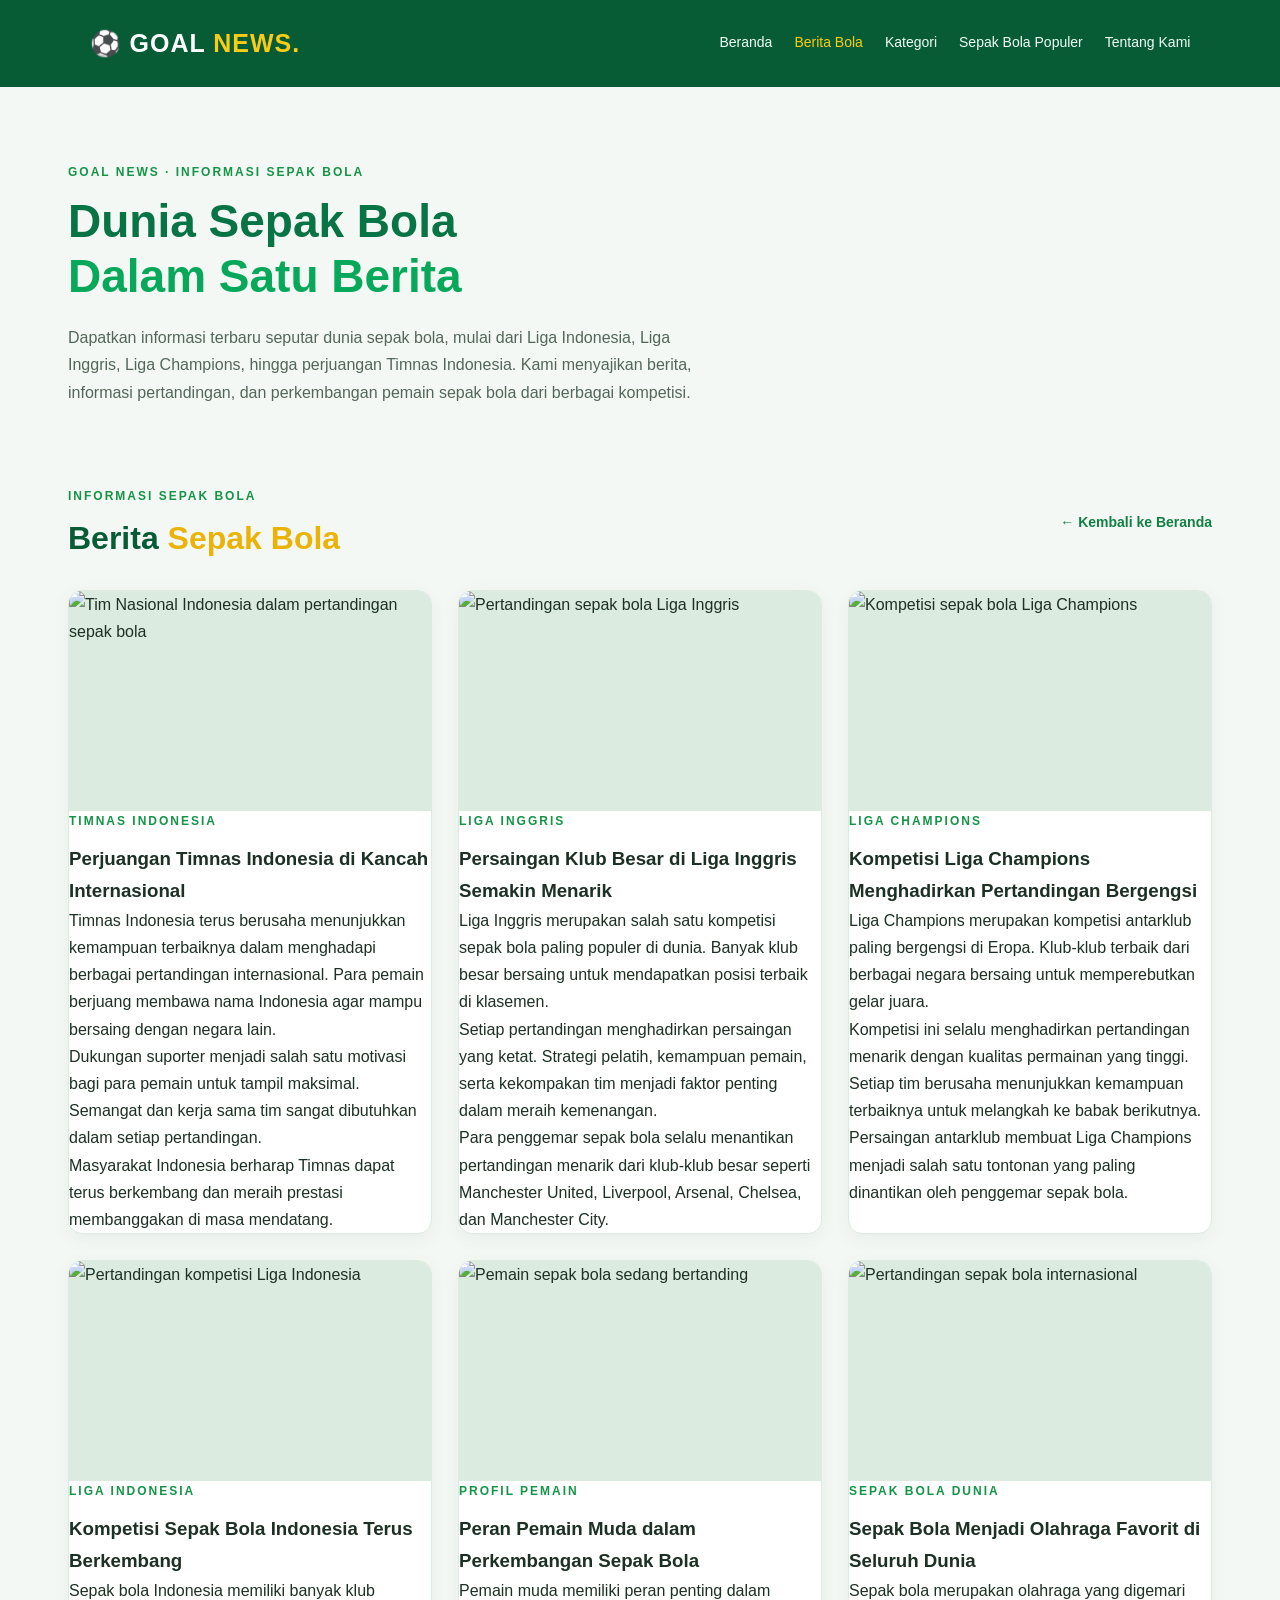
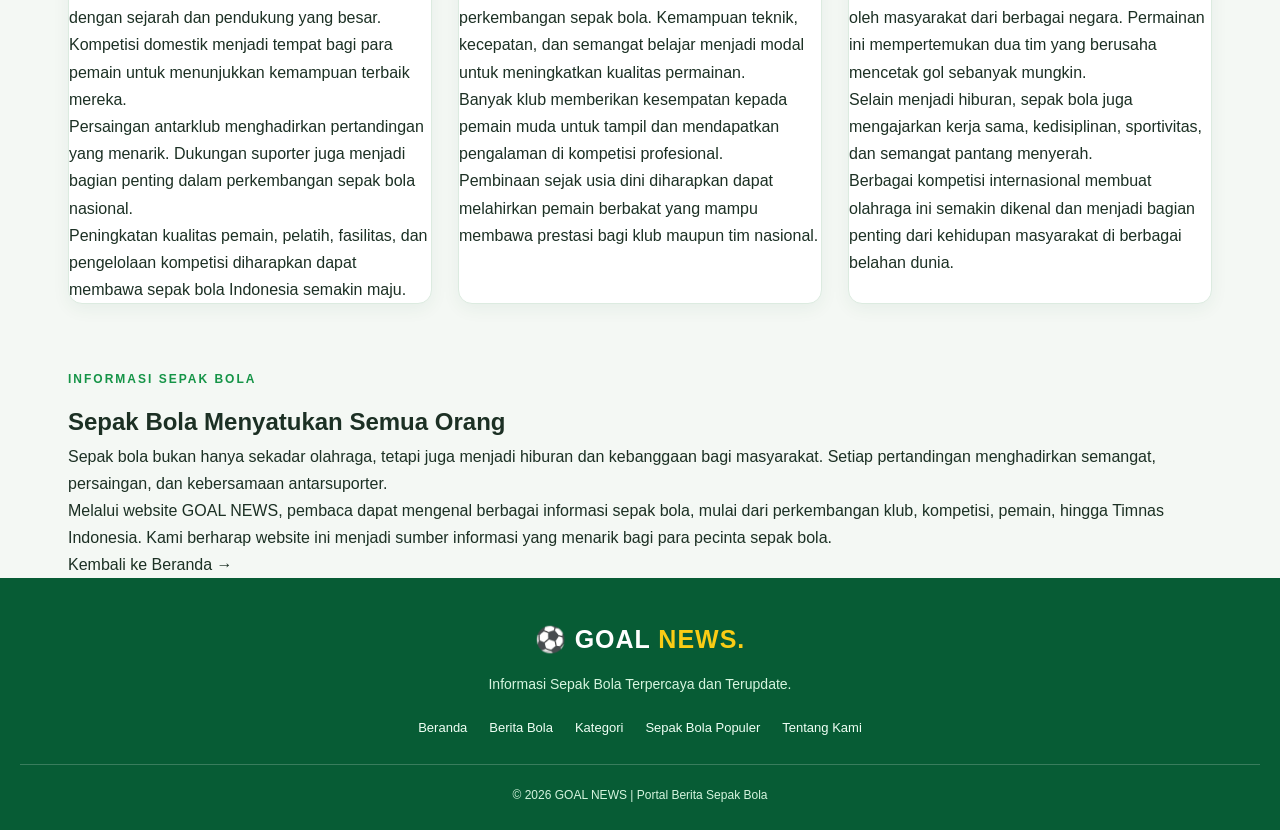
==== berita.html @ 2d7e0c2f "Add files via upload" ====
<!DOCTYPE html>
<html lang="id">

<head>
    <meta charset="UTF-8">
    <meta name="viewport" content="width=device-width, initial-scale=1.0">

    <meta name="description" content="GOAL NEWS menyajikan informasi dan berita terbaru seputar sepak bola Indonesia, Liga Inggris, Liga Champions, pemain, dan sepak bola dunia.">

    <meta name="keywords" content="berita sepak bola, GOAL NEWS, Timnas Indonesia, Liga Inggris, Liga Champions, Liga Indonesia">

    <meta name="author" content="GOAL NEWS">

    <title>GOAL NEWS - Berita Sepak Bola</title>

    <link rel="stylesheet" href="style.css">

    <!-- WARNA JUDUL BAGIAN ATAS -->
    <style>
        .intro h1 {
            color: #087344;
        }

        .intro h1 span {
            color: #08a85b;
        }
    </style>

</head>

<body>

    <!-- HEADER DAN NAVIGASI -->
    <header class="header">

        <a href="index.html" class="logo" aria-label="GOAL NEWS Beranda">
            ⚽ GOAL <span>NEWS.</span>
        </a>

        <nav class="navbar" aria-label="Navigasi utama">
            <a href="index.html">Beranda</a>
            <a class="active" href="berita.html" aria-current="page">
                Berita Bola
            </a>
            <a href="index.html#kategori">Kategori</a>
            <a href="index.html#populer">Sepak Bola Populer</a>
            <a href="index.html#tentang">Tentang Kami</a>
        </nav>

    </header>

    <!-- KONTEN UTAMA -->
    <main class="container">

        <!-- INTRO -->
        <section class="intro">

            <p class="label">
                GOAL NEWS · INFORMASI SEPAK BOLA
            </p>

            <h1>
                Dunia Sepak Bola
                <br>
                <span>Dalam Satu Berita</span>
            </h1>

            <p>
                Dapatkan informasi terbaru seputar dunia sepak bola,
                mulai dari Liga Indonesia, Liga Inggris, Liga Champions,
                hingga perjuangan Timnas Indonesia.

                Kami menyajikan berita, informasi pertandingan,
                dan perkembangan pemain sepak bola dari berbagai kompetisi.
            </p>

        </section>

        <!-- DAFTAR BERITA -->
        <section class="news-section">

            <!-- JUDUL SECTION -->
            <div class="section-title">

                <div>
                    <p class="label">
                        INFORMASI SEPAK BOLA
                    </p>

                    <h2>
                        Berita <span>Sepak Bola</span>
                    </h2>
                </div>

                <a href="index.html" class="more">
                    ← Kembali ke Beranda
                </a>

            </div>

            <!-- GRID BERITA -->
            <div class="news-grid">

                <!-- BERITA 1: TIMNAS -->
                <article class="news-card">

                    <img
                        src="gambar/timnas indonesia.jpg"
                        alt="Tim Nasional Indonesia dalam pertandingan sepak bola"
                        loading="lazy"
                        width="600"
                        height="400"
                    >

                    <div class="news-content">

                        <p class="label">TIMNAS INDONESIA</p>

                        <h3>
                            Perjuangan Timnas Indonesia di Kancah Internasional
                        </h3>

                        <p>
                            Timnas Indonesia terus berusaha menunjukkan
                            kemampuan terbaiknya dalam menghadapi berbagai
                            pertandingan internasional. Para pemain
                            berjuang membawa nama Indonesia agar mampu
                            bersaing dengan negara lain.
                        </p>

                        <p>
                            Dukungan suporter menjadi salah satu motivasi
                            bagi para pemain untuk tampil maksimal.
                            Semangat dan kerja sama tim sangat dibutuhkan
                            dalam setiap pertandingan.
                        </p>

                        <p>
                            Masyarakat Indonesia berharap Timnas dapat
                            terus berkembang dan meraih prestasi
                            membanggakan di masa mendatang.
                        </p>

                    </div>
                </article>

                <!-- BERITA 2: LIGA INGGRIS -->
                <article class="news-card">

                    <img
                        src="gambar/liga inggris.jpg"
                        alt="Pertandingan sepak bola Liga Inggris"
                        loading="lazy"
                        width="600"
                        height="400"
                    >

                    <div class="news-content">

                        <p class="label">LIGA INGGRIS</p>

                        <h3>
                            Persaingan Klub Besar di Liga Inggris Semakin Menarik
                        </h3>

                        <p>
                            Liga Inggris merupakan salah satu kompetisi
                            sepak bola paling populer di dunia. Banyak
                            klub besar bersaing untuk mendapatkan posisi
                            terbaik di klasemen.
                        </p>

                        <p>
                            Setiap pertandingan menghadirkan persaingan
                            yang ketat. Strategi pelatih, kemampuan
                            pemain, serta kekompakan tim menjadi faktor
                            penting dalam meraih kemenangan.
                        </p>

                        <p>
                            Para penggemar sepak bola selalu menantikan
                            pertandingan menarik dari klub-klub besar
                            seperti Manchester United, Liverpool,
                            Arsenal, Chelsea, dan Manchester City.
                        </p>

                    </div>
                </article>

                <!-- BERITA 3: LIGA CHAMPIONS -->
                <article class="news-card">

                    <img
                        src="gambar/liga champions.jpg"
                        alt="Kompetisi sepak bola Liga Champions"
                        loading="lazy"
                        width="600"
                        height="400"
                    >

                    <div class="news-content">

                        <p class="label">LIGA CHAMPIONS</p>

                        <h3>
                            Kompetisi Liga Champions Menghadirkan Pertandingan Bergengsi
                        </h3>

                        <p>
                            Liga Champions merupakan kompetisi antarklub
                            paling bergengsi di Eropa. Klub-klub terbaik
                            dari berbagai negara bersaing untuk
                            memperebutkan gelar juara.
                        </p>

                        <p>
                            Kompetisi ini selalu menghadirkan pertandingan
                            menarik dengan kualitas permainan yang tinggi.
                            Setiap tim berusaha menunjukkan kemampuan
                            terbaiknya untuk melangkah ke babak berikutnya.
                        </p>

                        <p>
                            Persaingan antarklub membuat Liga Champions
                            menjadi salah satu tontonan yang paling
                            dinantikan oleh penggemar sepak bola.
                        </p>

                    </div>
                </article>

                <!-- BERITA 4: LIGA INDONESIA -->
                <article class="news-card">

                    <img
                        src="gambar/liga indonesia.jpg"
                        alt="Pertandingan kompetisi Liga Indonesia"
                        loading="lazy"
                        width="600"
                        height="400"
                    >

                    <div class="news-content">

                        <p class="label">LIGA INDONESIA</p>

                        <h3>
                            Kompetisi Sepak Bola Indonesia Terus Berkembang
                        </h3>

                        <p>
                            Sepak bola Indonesia memiliki banyak klub
                            dengan sejarah dan pendukung yang besar.
                            Kompetisi domestik menjadi tempat bagi
                            para pemain untuk menunjukkan kemampuan
                            terbaik mereka.
                        </p>

                        <p>
                            Persaingan antarklub menghadirkan pertandingan
                            yang menarik. Dukungan suporter juga menjadi
                            bagian penting dalam perkembangan sepak bola
                            nasional.
                        </p>

                        <p>
                            Peningkatan kualitas pemain, pelatih,
                            fasilitas, dan pengelolaan kompetisi
                            diharapkan dapat membawa sepak bola
                            Indonesia semakin maju.
                        </p>

                    </div>
                </article>

                <!-- BERITA 5: PROFIL PEMAIN -->
                <article class="news-card">

                    <img
                        src="gambar/profil pemain.jpg"
                        alt="Pemain sepak bola sedang bertanding"
                        loading="lazy"
                        width="600"
                        height="400"
                    >

                    <div class="news-content">

                        <p class="label">PROFIL PEMAIN</p>

                        <h3>
                            Peran Pemain Muda dalam Perkembangan Sepak Bola
                        </h3>

                        <p>
                            Pemain muda memiliki peran penting dalam
                            perkembangan sepak bola. Kemampuan teknik,
                            kecepatan, dan semangat belajar menjadi
                            modal untuk meningkatkan kualitas permainan.
                        </p>

                        <p>
                            Banyak klub memberikan kesempatan kepada
                            pemain muda untuk tampil dan mendapatkan
                            pengalaman di kompetisi profesional.
                        </p>

                        <p>
                            Pembinaan sejak usia dini diharapkan dapat
                            melahirkan pemain berbakat yang mampu
                            membawa prestasi bagi klub maupun tim nasional.
                        </p>

                    </div>
                </article>

                <!-- BERITA 6: SEPAK BOLA DUNIA -->
                <article class="news-card">

                    <img
                        src="gambar/sepak bola dunia.jpg"
                        alt="Pertandingan sepak bola internasional"
                        loading="lazy"
                        width="600"
                        height="400"
                    >

                    <div class="news-content">

                        <p class="label">SEPAK BOLA DUNIA</p>

                        <h3>
                            Sepak Bola Menjadi Olahraga Favorit di Seluruh Dunia
                        </h3>

                        <p>
                            Sepak bola merupakan olahraga yang digemari
                            oleh masyarakat dari berbagai negara.
                            Permainan ini mempertemukan dua tim yang
                            berusaha mencetak gol sebanyak mungkin.
                        </p>

                        <p>
                            Selain menjadi hiburan, sepak bola juga
                            mengajarkan kerja sama, kedisiplinan,
                            sportivitas, dan semangat pantang menyerah.
                        </p>

                        <p>
                            Berbagai kompetisi internasional membuat
                            olahraga ini semakin dikenal dan menjadi
                            bagian penting dari kehidupan masyarakat
                            di berbagai belahan dunia.
                        </p>

                    </div>
                </article>

            </div>

        </section>

        <!-- PENUTUP -->
        <section class="info-section" id="tentang">

            <p class="label">
                INFORMASI SEPAK BOLA
            </p>

            <h2>
                Sepak Bola Menyatukan Semua Orang
            </h2>

            <p>
                Sepak bola bukan hanya sekadar olahraga, tetapi juga
                menjadi hiburan dan kebanggaan bagi masyarakat.
                Setiap pertandingan menghadirkan semangat,
                persaingan, dan kebersamaan antarsuporter.
            </p>

            <p>
                Melalui website GOAL NEWS, pembaca dapat mengenal
                berbagai informasi sepak bola, mulai dari perkembangan
                klub, kompetisi, pemain, hingga Timnas Indonesia.

                Kami berharap website ini menjadi sumber informasi
                yang menarik bagi para pecinta sepak bola.
            </p>

            <a href="index.html" class="btn-login">
                Kembali ke Beranda →
            </a>

        </section>

    </main>

    <!-- FOOTER -->
    <footer class="footer">

        <a href="index.html" class="logo">
            ⚽ GOAL <span>NEWS.</span>
        </a>

        <p>
            Informasi Sepak Bola Terpercaya dan Terupdate.
        </p>

        <div class="footer-menu">

            <a href="index.html">Beranda</a>
            <a href="berita.html">Berita Bola</a>
            <a href="index.html#kategori">Kategori</a>
            <a href="index.html#populer">Sepak Bola Populer</a>
            <a href="index.html#tentang">Tentang Kami</a>

        </div>

        <small>
            &copy; 2026 GOAL NEWS | Portal Berita Sepak Bola
        </small>

    </footer>

</body>
</html>
---- style.css ----
/* =========================
   1. PENGATURAN DASAR
========================= */
* {
    margin: 0;
    padding: 0;
    box-sizing: border-box;
}

html {
    scroll-behavior: smooth;
    scroll-padding-top: 20px;
}

body {
    font-family: Arial, sans-serif;
    background-color: #f4f8f4;
    color: #1c3024;
    line-height: 1.7;
    min-height: 100vh;
}

a {
    text-decoration: none;
    color: inherit;
}

img {
    max-width: 100%;
}


/* =========================
   2. HEADER DAN NAVBAR
========================= */
.header {
    background-color: #075c35;
    color: white;
    padding: 22px 7%;
    display: flex;
    justify-content: space-between;
    align-items: center;
    flex-wrap: wrap;
    gap: 18px;
}

.logo {
    color: white;
    font-size: 25px;
    font-weight: 800;
    letter-spacing: 1px;
}

.logo span {
    color: #facc15;
}

.navbar {
    display: flex;
    align-items: center;
    flex-wrap: wrap;
    gap: 22px;
}

.navbar a {
    color: #f0fff5;
    font-size: 14px;
    transition: color 0.3s ease;
}

.navbar a:hover,
.navbar a.active {
    color: #facc15;
}


/* =========================
   3. CONTAINER UTAMA
========================= */
.container {
    width: 100%;
    max-width: 1200px;
    margin: 0 auto;
    padding: 0 28px;
}


/* =========================
   4. INTRO / HERO
========================= */
.intro {
    padding: 75px 0 55px;
    max-width: 760px;
}

.label {
    color: #159447;
    font-size: 12px;
    font-weight: bold;
    letter-spacing: 2px;
    margin-bottom: 12px;
}

.intro h1 {
    color: #075c35;
    font-size: 46px;
    line-height: 1.2;
    margin-bottom: 20px;
}

.intro h1 span,
.section-title h2 span {
    color: #eab308;
}

.intro > p:last-child {
    color: #52675a;
    max-width: 650px;
    font-size: 16px;
}


/* =========================
   5. BAGIAN BERITA
========================= */
.news-section {
    padding: 25px 0 65px;
}

.section-title {
    display: flex;
    justify-content: space-between;
    align-items: center;
    gap: 20px;
    margin-bottom: 30px;
}

.section-title h2 {
    color: #075c35;
    font-size: 32px;
    line-height: 1.3;
}

.more {
    color: #128044;
    font-size: 14px;
    font-weight: bold;
    transition: color 0.3s ease;
}

.more:hover {
    color: #075c35;
}


/* =========================
   6. GRID KARTU BERITA
========================= */
.news-grid {
    display: grid;
    grid-template-columns: repeat(3, minmax(0, 1fr));
    gap: 26px;
    align-items: stretch;
}


/* =========================
   7. KARTU BERITA
========================= */
.news-card {
    background-color: #ffffff;
    border: 1px solid #dcebe0;
    border-radius: 14px;
    overflow: hidden;
    display: flex;
    flex-direction: column;
    min-width: 0;
    box-shadow: 0 5px 18px rgba(7, 92, 53, 0.06);
    transition: transform 0.3s ease,
                box-shadow 0.3s ease;
}

.news-card:hover {
    transform: translateY(-5px);
    box-shadow: 0 12px 26px rgba(7, 92, 53, 0.14);
}


/* =========================
   8. GAMBAR BERITA
========================= */
.news-card img {
    display: block;
    width: 100%;
    height: 220px;
    object-fit: cover;
    background-color: #dcebe0;
}


/* =========================
   9. ISI KARTU
========================= */
.card-body {
    padding: 22px;
    display: flex;
    flex-direction: column;
    flex: 1;
}

.category {
    color: #159447;
    font-size: 11px;
    font-weight: bold;
    letter-spacing: 1px;
    margin-bottom: 10px;
}

.card-body h2 {
    color: #075c35;
    font-size: 20px;
    line-height: 1.45;
    margin-bottom: 12px;
}

.card-body > p:not(.category) {
    color: #52675a;
    font-size: 14px;
    margin-bottom: 20px;
}

.read-more {
    color: #128044;
    font-size: 13px;
    font-weight: bold;
    margin-top: auto;
    align-self: flex-start;
    transition: color 0.3s ease;
}

.read-more:hover {
    color: #075c35;
}


/* =========================
   10. BAGIAN HIGHLIGHT
========================= */
.highlight {
    background-color: #dff2e4;
    border-radius: 16px;
    padding: 35px;
    margin: 0 0 70px;
    display: flex;
    justify-content: space-between;
    align-items: center;
    gap: 25px;
}

.highlight h2 {
    color: #075c35;
    font-size: 27px;
    margin-bottom: 10px;
}

.highlight div > p:last-child {
    color: #52675a;
    max-width: 650px;
    font-size: 14px;
}

.button {
    display: inline-block;
    flex-shrink: 0;
    background-color: #128044;
    color: white;
    padding: 12px 20px;
    border-radius: 7px;
    font-size: 14px;
    font-weight: bold;
    transition: background-color 0.3s ease;
}

.button:hover {
    background-color: #075c35;
}


/* =========================
   11. FOOTER
========================= */
.footer {
    background-color: #075c35;
    color: #f0fff5;
    text-align: center;
    padding: 40px 20px 25px;
}

.footer .logo {
    display: inline-block;
    margin-bottom: 12px;
}

.footer > p {
    font-size: 14px;
    margin-bottom: 20px;
    color: #d6f5df;
}

.footer-menu {
    display: flex;
    justify-content: center;
    flex-wrap: wrap;
    gap: 22px;
    margin-bottom: 25px;
}

.footer-menu a {
    color: #f0fff5;
    font-size: 13px;
    transition: color 0.3s ease;
}

.footer-menu a:hover {
    color: #facc15;
}

.footer small {
    display: block;
    border-top: 1px solid rgba(255, 255, 255, 0.2);
    padding-top: 20px;
    color: #d6f5df;
    font-size: 12px;
}


/* =========================
   12. FOKUS KEYBOARD
========================= */
a:focus-visible {
    outline: 2px solid #eab308;
    outline-offset: 4px;
    border-radius: 3px;
}


/* =========================
   13. RESPONSIVE TABLET
========================= */
@media (max-width: 900px) {

    .header {
        padding: 22px 5%;
    }

    .navbar {
        gap: 14px;
    }

    .news-grid {
        grid-template-columns: repeat(2, minmax(0, 1fr));
    }

    .intro h1 {
        font-size: 40px;
    }

    .highlight {
        align-items: flex-start;
        flex-direction: column;
    }
}


/* =========================
   14. RESPONSIVE HP
========================= */
@media (max-width: 600px) {

    .header {
        flex-direction: column;
        text-align: center;
        padding: 20px 16px;
    }

    .logo {
        font-size: 23px;
    }

    .navbar {
        justify-content: center;
        gap: 12px 16px;
    }

    .navbar a {
        font-size: 12px;
    }

    .container {
        padding: 0 16px;
    }

    .intro {
        padding: 48px 0 35px;
    }

    .intro h1 {
        font-size: 33px;
    }

    .intro > p:last-child {
        font-size: 14px;
    }

    .section-title {
        align-items: flex-start;
        flex-direction: column;
    }

    .section-title h2 {
        font-size: 28px;
    }

    .news-grid {
        grid-template-columns: 1fr;
        gap: 22px;
    }

    .news-card img {
        height: 230px;
    }

    .card-body {
        padding: 20px;
    }

    .card-body h2 {
        font-size: 19px;
    }

    .highlight {
        padding: 25px 20px;
        margin-bottom: 45px;
    }

    .highlight h2 {
        font-size: 23px;
    }

    .footer-menu {
        gap: 14px;
    }
}


/* =========================
   15. RESPONSIVE HP KECIL
========================= */
@media (max-width: 380px) {

    .intro h1 {
        font-size: 29px;
    }

    .section-title h2 {
        font-size: 25px;
    }

    .navbar {
        gap: 10px;
    }

    .news-card img {
        height: 200px;
    }

    .card-body {
        padding: 16px;
    }
}


/* =========================
   16. PENGATURAN ANIMASI
========================= */
@media (prefers-reduced-motion: reduce) {

    html {
        scroll-behavior: auto;
    }

    *,
    *::before,
    *::after {
        transition-duration: 0.01ms !important;
        animation-duration: 0.01ms !important;
        animation-iteration-count: 1 !important;
    }
}
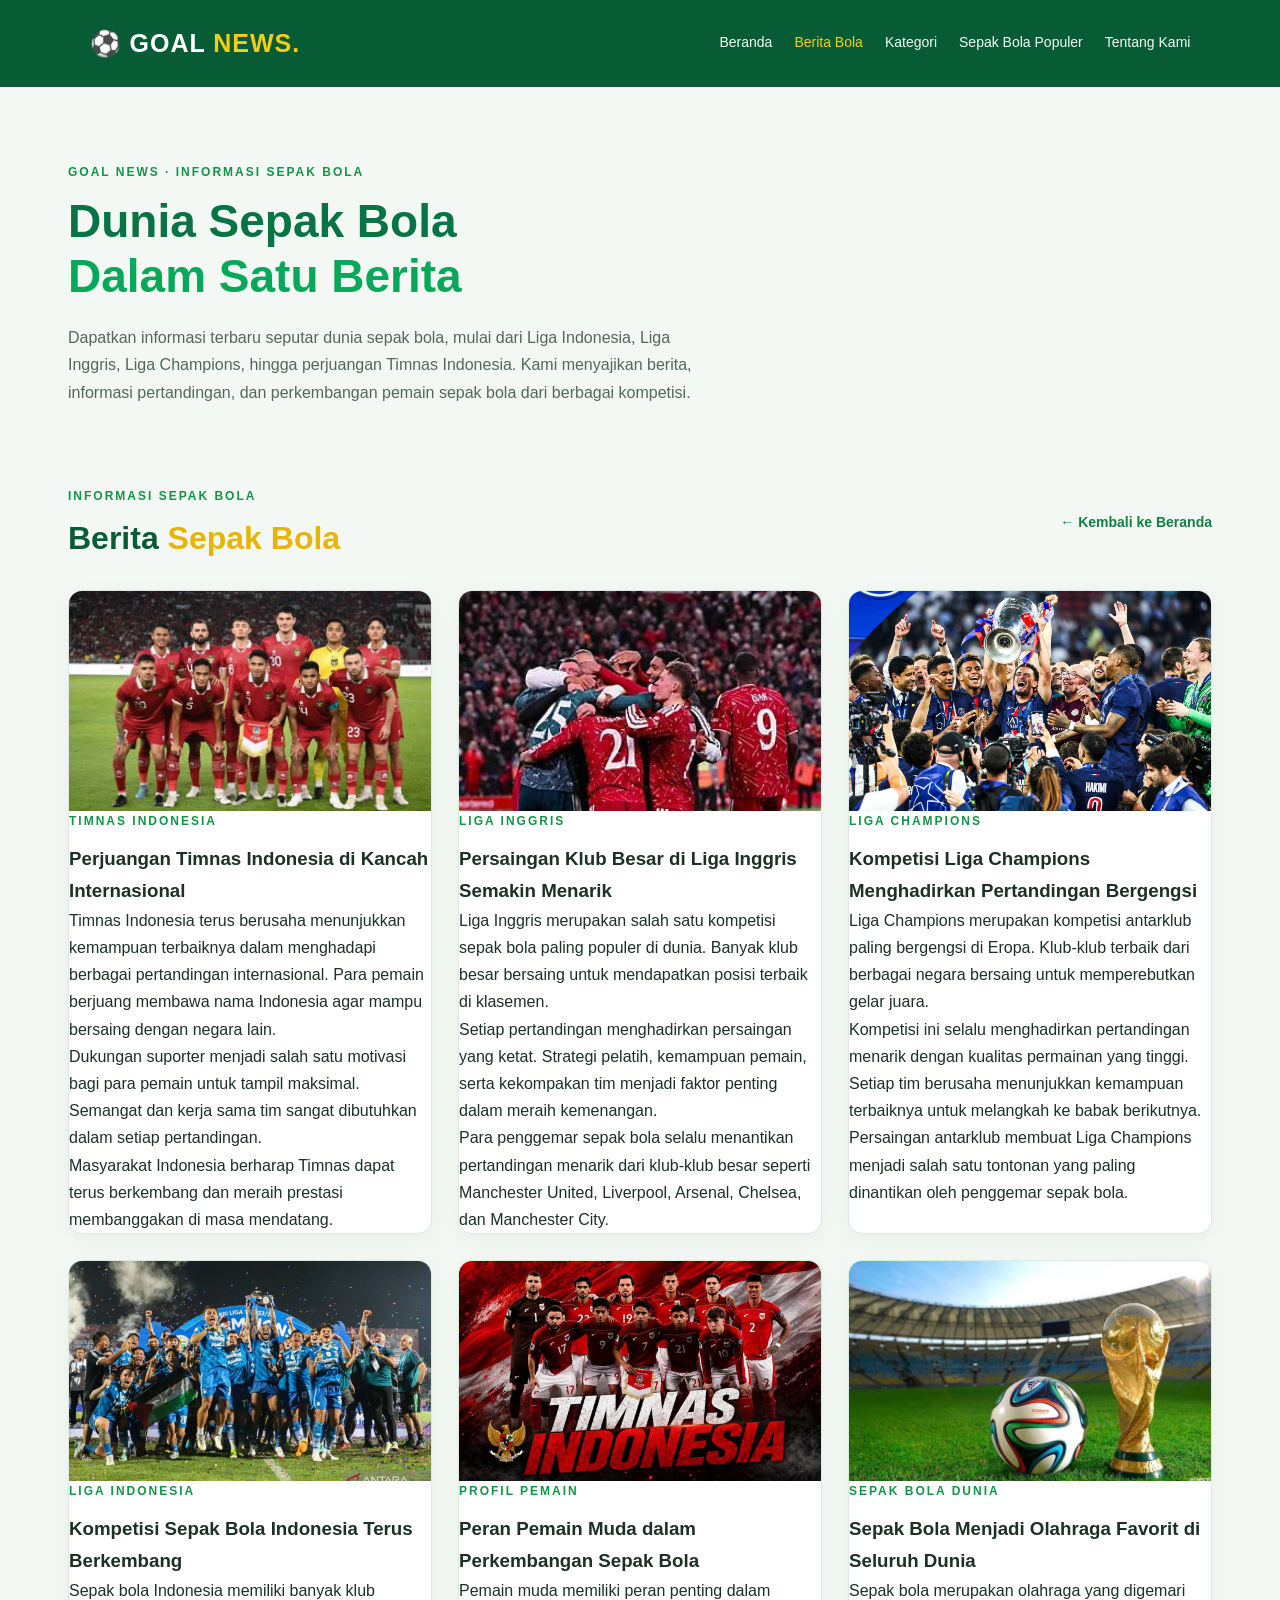
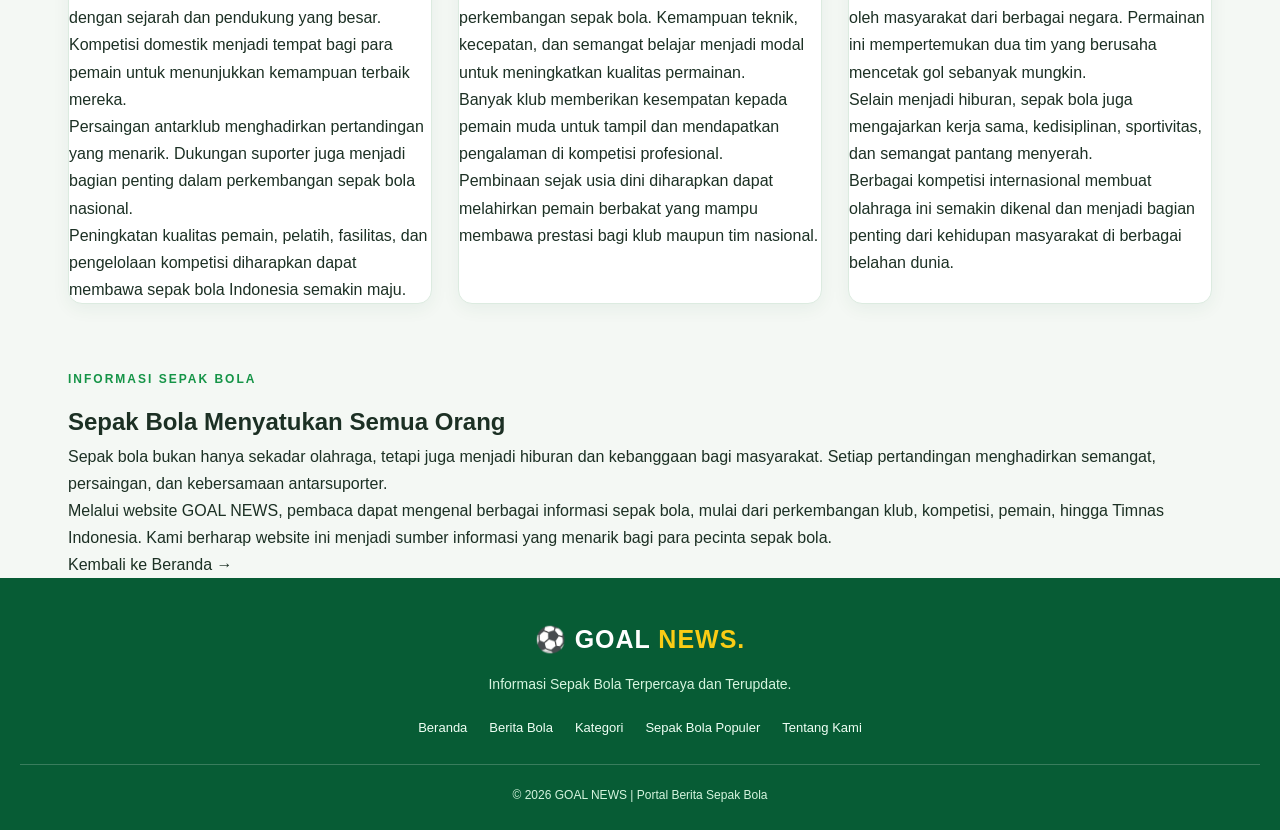
==== commit e2bbd42b: "Update berita.html" ====
--- a/berita.html
+++ b/berita.html
@@ -106,7 +106,7 @@
                 <article class="news-card">
 
                     <img
-                        src="gambar/timnas indonesia.jpg"
+                        src="timnas indonesia.jpg"
                         alt="Tim Nasional Indonesia dalam pertandingan sepak bola"
                         loading="lazy"
                         width="600"
@@ -149,7 +149,7 @@
                 <article class="news-card">
 
                     <img
-                        src="gambar/liga inggris.jpg"
+                        src="liga inggris.jpg"
                         alt="Pertandingan sepak bola Liga Inggris"
                         loading="lazy"
                         width="600"
@@ -192,7 +192,7 @@
                 <article class="news-card">
 
                     <img
-                        src="gambar/liga champions.jpg"
+                        src="liga champions.jpg"
                         alt="Kompetisi sepak bola Liga Champions"
                         loading="lazy"
                         width="600"
@@ -234,7 +234,7 @@
                 <article class="news-card">
 
                     <img
-                        src="gambar/liga indonesia.jpg"
+                        src="liga indonesia.jpg"
                         alt="Pertandingan kompetisi Liga Indonesia"
                         loading="lazy"
                         width="600"
@@ -278,7 +278,7 @@
                 <article class="news-card">
 
                     <img
-                        src="gambar/profil pemain.jpg"
+                        src="profil pemain.jpg"
                         alt="Pemain sepak bola sedang bertanding"
                         loading="lazy"
                         width="600"
@@ -319,7 +319,7 @@
                 <article class="news-card">
 
                     <img
-                        src="gambar/sepak bola dunia.jpg"
+                        src="sepak bola dunia.jpg"
                         alt="Pertandingan sepak bola internasional"
                         loading="lazy"
                         width="600"
